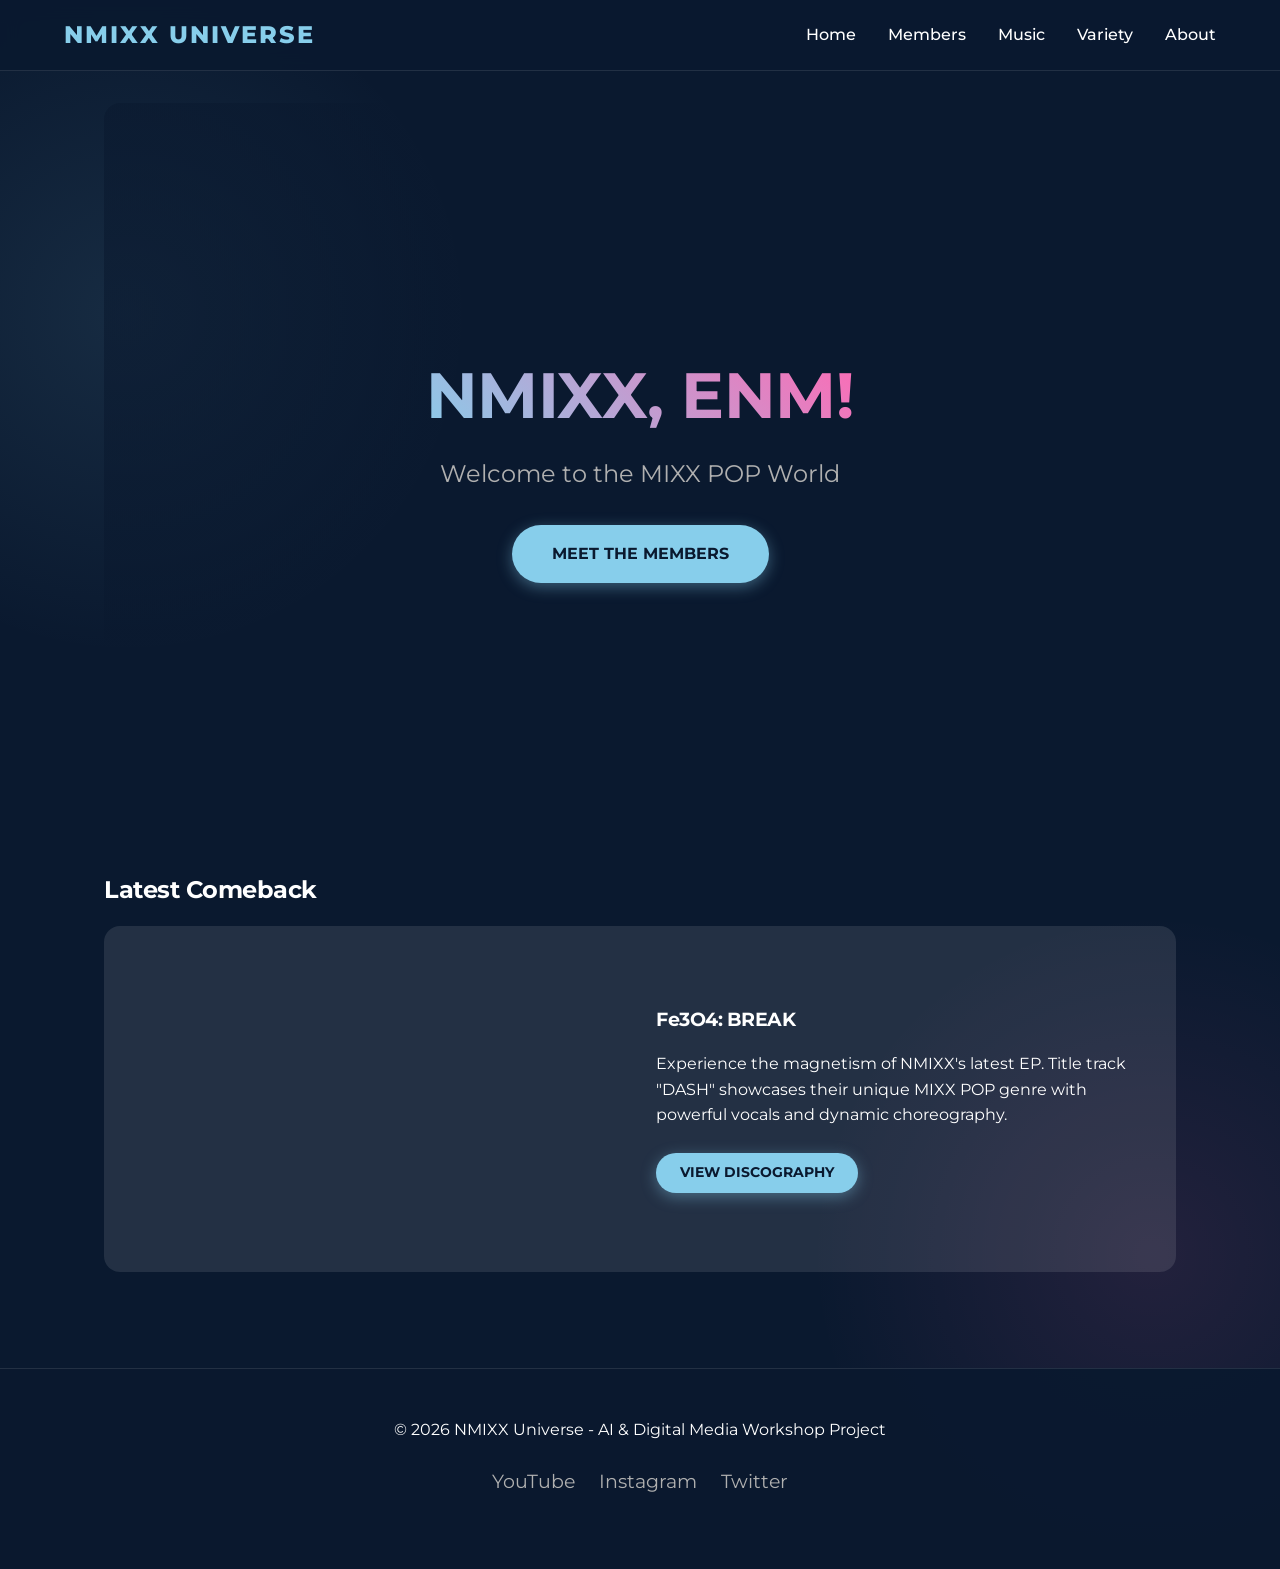
==== NMIXX_Universe/index.html @ aa0722b7 "Add files via upload" ====
<!DOCTYPE html>
<html lang="en">
<head>
    <meta charset="UTF-8">
    <meta name="viewport" content="width=device-width, initial-scale=1.0">
    <title>NMIXX Universe | Home</title>
    <link rel="stylesheet" href="style.css">
    <link rel="preconnect" href="https://fonts.googleapis.com">
    <link rel="preconnect" href="https://fonts.gstatic.com" crossorigin>
    <link href="https://fonts.googleapis.com/css2?family=Montserrat:wght@400;700;800&display=swap" rel="stylesheet">
</head>
<body>

    <header>
        <div class="logo">NMIXX UNIVERSE</div>
        <div class="menu-toggle">☰</div>
        <nav>
            <ul class="nav-links">
                <li><a href="index.html" class="active">Home</a></li>
                <li><a href="members.html">Members</a></li>
                <li><a href="music.html">Music</a></li>
                <li><a href="variety.html">Variety</a></li>
                <li><a href="about.html">About</a></li>
            </ul>
        </nav>
    </header>

    <main>
        <section class="hero">
            <h1>NMIXX, ENM!</h1>
            <p>Welcome to the MIXX POP World</p>
            <a href="members.html" class="btn">Meet the Members</a>
        </section>

        <section class="latest-release">
            <h2>Latest Comeback</h2>
            <div class="music-item">
                <div class="music-info">
                    <h3>Fe3O4: BREAK</h3>
                    <p>Experience the magnetism of NMIXX's latest EP. Title track "DASH" showcases their unique MIXX POP genre with powerful vocals and dynamic choreography.</p>
                    <br>
                    <a href="music.html" class="btn" style="padding: 0.5rem 1.5rem; font-size: 0.9rem;">View Discography</a>
                </div>
                <div class="music-video">
                    <!-- Embed DASH MV -->
                    <iframe src="https://www.youtube.com/embed/exJ7u89098?si=placeholder" title="YouTube video player" frameborder="0" allow="accelerometer; autoplay; clipboard-write; encrypted-media; gyroscope; picture-in-picture; web-share" allowfullscreen></iframe>
                </div>
            </div>
        </section>
    </main>

    <footer>
        <p>&copy; 2026 NMIXX Universe - AI & Digital Media Workshop Project</p>
        <div class="social-links">
            <a href="#" target="_blank">YouTube</a>
            <a href="#" target="_blank">Instagram</a>
            <a href="#" target="_blank">Twitter</a>
        </div>
    </footer>

</body>
</html>
---- NMIXX_Universe/style.css ----
:root {
    --primary-color: #87CEEB; /* NMIXX Water Blue */
    --accent-color: #FF69B4; /* Hot Pink for contrast/mix */
    --bg-color: #0A192F; /* Deep Navy */
    --card-bg: rgba(255, 255, 255, 0.1); /* Glassmorphism */
    --text-color: #FFFFFF;
    --text-muted: #B0B0B0;
    --font-main: 'Montserrat', sans-serif;
    --border-radius: 16px;
    --transition: 0.3s ease;
}

* {
    margin: 0;
    padding: 0;
    box-sizing: border-box;
}

body {
    font-family: var(--font-main);
    background-color: var(--bg-color);
    color: var(--text-color);
    line-height: 1.6;
    background-image: radial-gradient(circle at 10% 20%, rgba(135, 206, 235, 0.1) 0%, transparent 20%),
                      radial-gradient(circle at 90% 80%, rgba(255, 105, 180, 0.1) 0%, transparent 20%);
    min-height: 100vh;
    display: flex;
    flex-direction: column;
}

/* Typography */
h1, h2, h3 {
    font-weight: 700;
    margin-bottom: 1rem;
    letter-spacing: -0.5px;
}

a {
    text-decoration: none;
    color: inherit;
    transition: var(--transition);
}

/* Header & Nav */
header {
    background: rgba(10, 25, 47, 0.85); /* Semi-transparent */
    backdrop-filter: blur(10px);
    padding: 1rem 5%;
    position: sticky;
    top: 0;
    z-index: 1000;
    display: flex;
    justify-content: space-between;
    align-items: center;
    border-bottom: 1px solid rgba(255, 255, 255, 0.1);
}

.logo {
    font-size: 1.5rem;
    font-weight: 800;
    color: var(--primary-color);
    letter-spacing: 2px;
}

nav ul {
    display: flex;
    list-style: none;
    gap: 2rem;
}

nav a {
    font-weight: 500;
    position: relative;
    padding: 0.5rem 0;
}

nav a::after {
    content: '';
    position: absolute;
    bottom: 0;
    left: 0;
    width: 0;
    height: 2px;
    background-color: var(--primary-color);
    transition: width 0.3s;
}

nav a:hover {
    color: var(--primary-color);
}

nav a:hover::after {
    width: 100%;
}

/* Mobile Nav Toggle (Hidden on Desktop) */
.menu-toggle {
    display: none;
    font-size: 1.5rem;
    cursor: pointer;
}

/* Main Content */
main {
    flex: 1; /* Pushes footer down */
    padding: 2rem 5%;
    max-width: 1200px;
    margin: 0 auto;
    width: 100%;
}

/* Hero Section (Index) */
.hero {
    height: 80vh;
    display: flex;
    flex-direction: column;
    justify-content: center;
    align-items: center;
    text-align: center;
    background: linear-gradient(rgba(10, 25, 47, 0.6), rgba(10, 25, 47, 0.6)), url('https://placehold.co/1920x1080/0A192F/87CEEB?text=NMIXX+Universe+Background') no-repeat center/cover;
    background-attachment: fixed;
    border-radius: var(--border-radius);
    margin-bottom: 3rem;
    padding: 2rem;
}

.hero h1 {
    font-size: 4rem;
    margin-bottom: 0.5rem;
    background: linear-gradient(45deg, var(--primary-color), var(--accent-color));
    -webkit-background-clip: text;
    -webkit-text-fill-color: transparent;
}

.hero p {
    font-size: 1.5rem;
    margin-bottom: 2rem;
    color: var(--text-muted);
}

.btn {
    padding: 1rem 2.5rem;
    background-color: var(--primary-color);
    color: var(--bg-color);
    border-radius: 50px;
    font-weight: 700;
    text-transform: uppercase;
    box-shadow: 0 4px 15px rgba(135, 206, 235, 0.4);
    display: inline-block;
}

.btn:hover {
    transform: translateY(-3px);
    box-shadow: 0 6px 20px rgba(135, 206, 235, 0.6);
    background-color: #fff;
    color: var(--primary-color);
}

/* Grid Layout (Members, Variety) */
.grid-container {
    display: grid;
    grid-template-columns: repeat(auto-fit, minmax(280px, 1fr));
    gap: 2rem;
    margin-top: 2rem;
}

/* Cards */
.card {
    background: var(--card-bg);
    border-radius: var(--border-radius);
    padding: 1.5rem;
    border: 1px solid rgba(255, 255, 255, 0.05);
    transition: var(--transition);
    display: flex;
    flex-direction: column;
}

.card:hover {
    transform: translateY(-5px);
    background: rgba(255, 255, 255, 0.15);
    border-color: var(--primary-color);
    box-shadow: 0 10px 30px rgba(0, 0, 0, 0.3);
}

.card img {
    width: 100%;
    height: 300px;
    object-fit: cover;
    border-radius: 12px;
    margin-bottom: 1rem;
}

.card h3 {
    color: var(--primary-color);
    margin-bottom: 0.5rem;
}

.card p {
    color: var(--text-muted);
    font-size: 0.9rem;
    margin-bottom: 0.5rem;
}

.card .tag {
    display: inline-block;
    padding: 0.25rem 0.75rem;
    background: rgba(135, 206, 235, 0.2);
    color: var(--primary-color);
    border-radius: 20px;
    font-size: 0.8rem;
    margin-bottom: 1rem;
}

/* Music Timeline / List */
.music-list {
    display: flex;
    flex-direction: column;
    gap: 3rem;
}

.music-item {
    display: flex;
    gap: 2rem;
    background: var(--card-bg);
    padding: 2rem;
    border-radius: var(--border-radius);
    align-items: center;
}

.music-item:nth-child(even) {
    flex-direction: row-reverse;
}

.music-info {
    flex: 1;
}

.music-video {
    flex: 1;
    aspect-ratio: 16/9;
}

.music-video iframe {
    width: 100%;
    height: 100%;
    border-radius: 12px;
}

/* Footer */
footer {
    background: rgba(10, 25, 47, 0.95);
    padding: 3rem 5%;
    margin-top: 4rem;
    text-align: center;
    border-top: 1px solid rgba(255, 255, 255, 0.1);
}

.social-links {
    margin: 1.5rem 0;
}

.social-links a {
    margin: 0 10px;
    font-size: 1.2rem;
    color: var(--text-muted);
}

.social-links a:hover {
    color: var(--primary-color);
}

/* Responsive Design */
@media (max-width: 768px) {
    .nav-links {
        display: none; /* Simplification for this assignment: hidden on mobile or needs JS toggle. sticking to CSS hover or stacked for purity */
    }
    
    /* Simple Mobile Nav Solution for CSS-only */
    nav ul {
        flex-direction: column;
        position: absolute;
        top: 60px;
        left: 0;
        width: 100%;
        background: var(--bg-color);
        padding: 1rem;
        gap: 1rem;
        text-align: center;
        display: none; /* Hidden by default */
    }

    /* Show nav when hovering header (hacky but works without JS) or just stack them */
    header:hover nav ul {
        display: flex;
        border-bottom: 1px solid var(--primary-color);
    }
    
    .menu-toggle {
        display: block;
    }
    
    .hero h1 {
        font-size: 2.5rem;
    }
    
    .music-item, .music-item:nth-child(even) {
        flex-direction: column;
    }
}
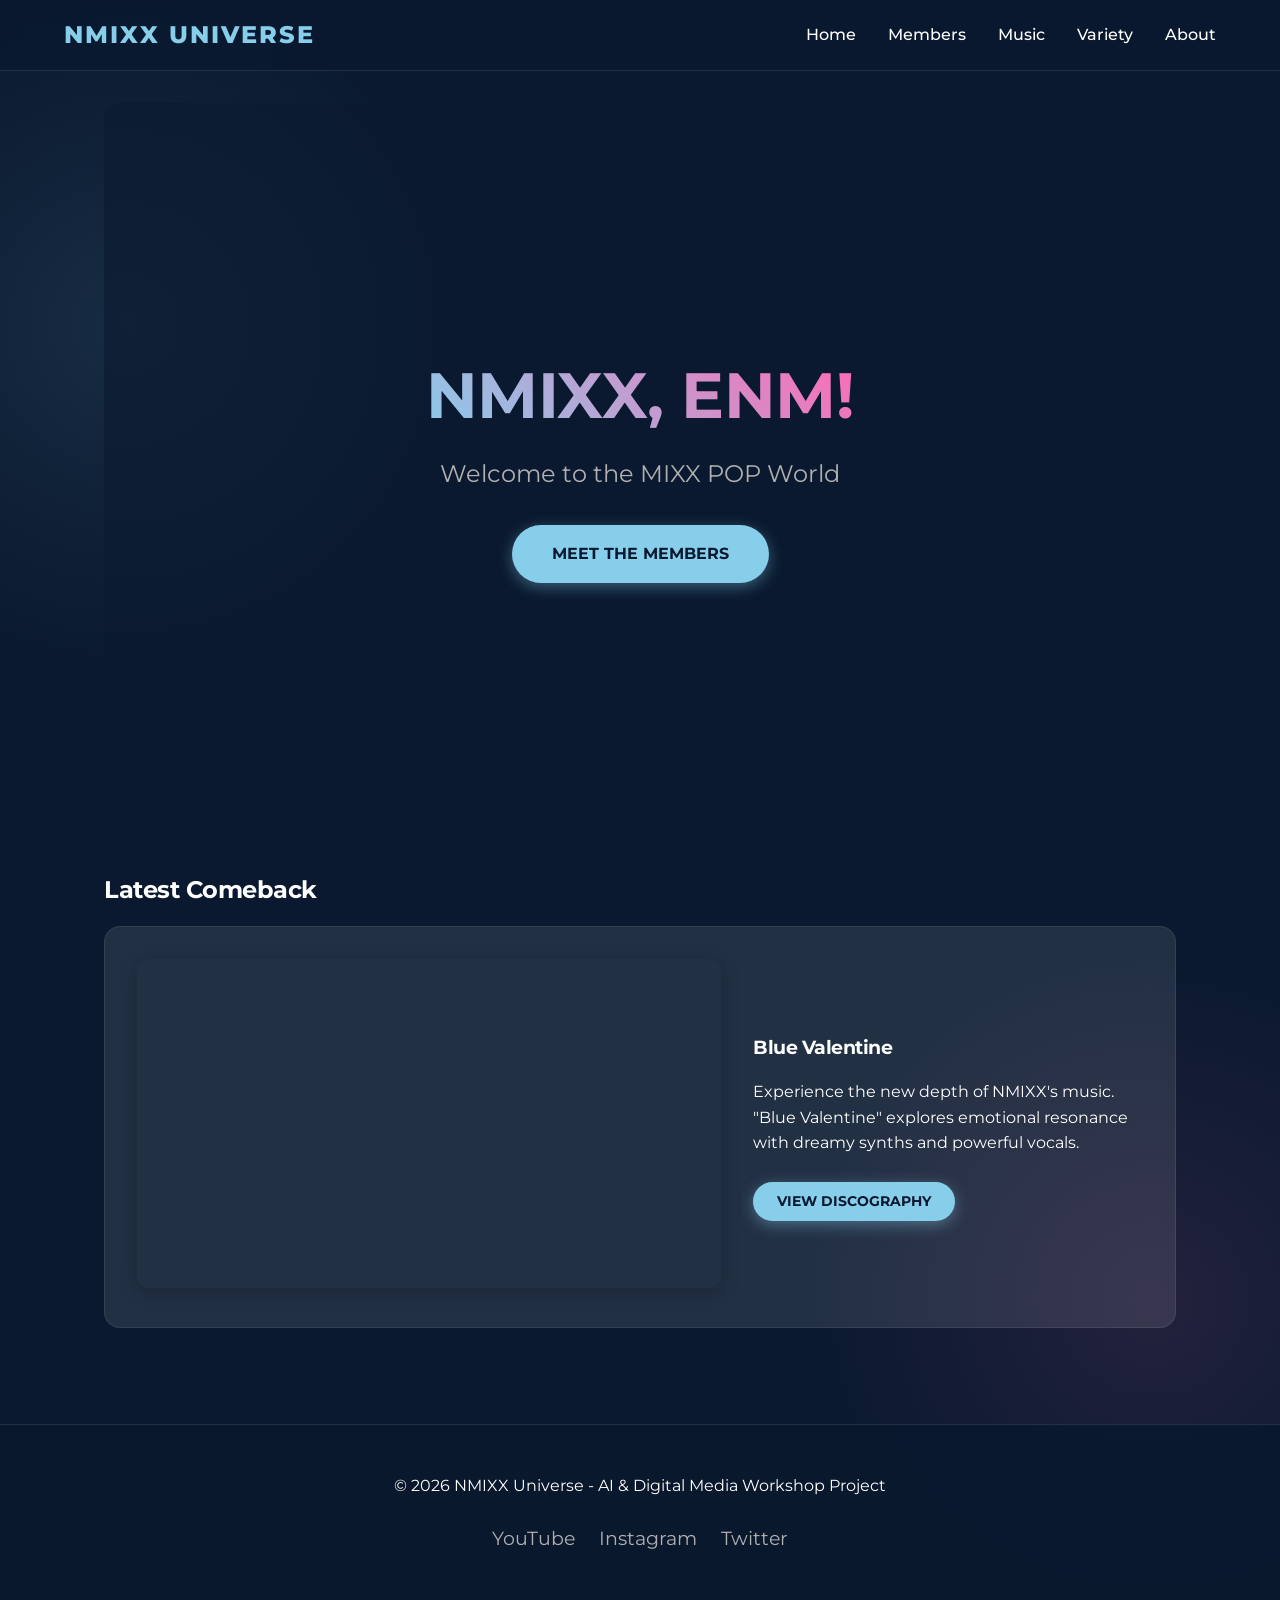
==== commit e6d27a3d: "Add files via upload" ====
--- a/NMIXX_Universe/index.html
+++ b/NMIXX_Universe/index.html
@@ -36,14 +36,14 @@
             <h2>Latest Comeback</h2>
             <div class="music-item">
                 <div class="music-info">
-                    <h3>Fe3O4: BREAK</h3>
-                    <p>Experience the magnetism of NMIXX's latest EP. Title track "DASH" showcases their unique MIXX POP genre with powerful vocals and dynamic choreography.</p>
+                    <h3>Blue Valentine</h3>
+                    <p>Experience the new depth of NMIXX's music. "Blue Valentine" explores emotional resonance with dreamy synths and powerful vocals.</p>
                     <br>
                     <a href="music.html" class="btn" style="padding: 0.5rem 1.5rem; font-size: 0.9rem;">View Discography</a>
                 </div>
                 <div class="music-video">
-                    <!-- Embed DASH MV -->
-                    <iframe src="https://www.youtube.com/embed/exJ7u89098?si=placeholder" title="YouTube video player" frameborder="0" allow="accelerometer; autoplay; clipboard-write; encrypted-media; gyroscope; picture-in-picture; web-share" allowfullscreen></iframe>
+                    <!-- Embed Blue Valentine MV (Bilibili Source) -->
+                    <iframe src="https://player.bilibili.com/player.html?bvid=BV1CB4yzJEaH&page=1&high_quality=1&autoplay=0" scrolling="no" border="0" frameborder="no" framespacing="0" allowfullscreen="true"></iframe>
                 </div>
             </div>
         </section>
--- a/NMIXX_Universe/style.css
+++ b/NMIXX_Universe/style.css
@@ -117,7 +117,7 @@
     justify-content: center;
     align-items: center;
     text-align: center;
-    background: linear-gradient(rgba(10, 25, 47, 0.6), rgba(10, 25, 47, 0.6)), url('https://placehold.co/1920x1080/0A192F/87CEEB?text=NMIXX+Universe+Background') no-repeat center/cover;
+    background: linear-gradient(rgba(10, 25, 47, 0.6), rgba(10, 25, 47, 0.6)), url('image/background.jpg') no-repeat center/cover;
     background-attachment: fixed;
     border-radius: var(--border-radius);
     margin-bottom: 3rem;
@@ -225,18 +225,39 @@
     padding: 2rem;
     border-radius: var(--border-radius);
     align-items: center;
+    /* Glassmorphism enhancement */
+    border: 1px solid rgba(255, 255, 255, 0.08);
 }
 
 .music-item:nth-child(even) {
     flex-direction: row-reverse;
 }
 
+.music-cover {
+    flex: 0 0 200px;
+    display: flex;
+    justify-content: center;
+    align-items: center;
+}
+
+.music-cover img {
+    width: 100%;
+    height: auto;
+    border-radius: 12px;
+    box-shadow: 0 8px 32px rgba(0, 0, 0, 0.3);
+    transition: transform 0.4s cubic-bezier(0.175, 0.885, 0.32, 1.275);
+}
+
+.music-cover img:hover {
+    transform: scale(1.05) rotate(2deg);
+}
+
 .music-info {
     flex: 1;
 }
 
 .music-video {
-    flex: 1;
+    flex: 1.5;
     aspect-ratio: 16/9;
 }
 
@@ -244,7 +265,26 @@
     width: 100%;
     height: 100%;
     border-radius: 12px;
-}
+    box-shadow: 0 4px 20px rgba(0, 0, 0, 0.2);
+}
+
+@media (max-width: 900px) {
+    .music-item, .music-item:nth-child(even) {
+        flex-direction: column;
+        text-align: center;
+    }
+    
+    .music-cover {
+        flex: 0 0 auto;
+        width: 180px;
+        margin-bottom: 1rem;
+    }
+
+    .music-item {
+        padding: 1.5rem;
+    }
+}
+
 
 /* Footer */
 footer {
